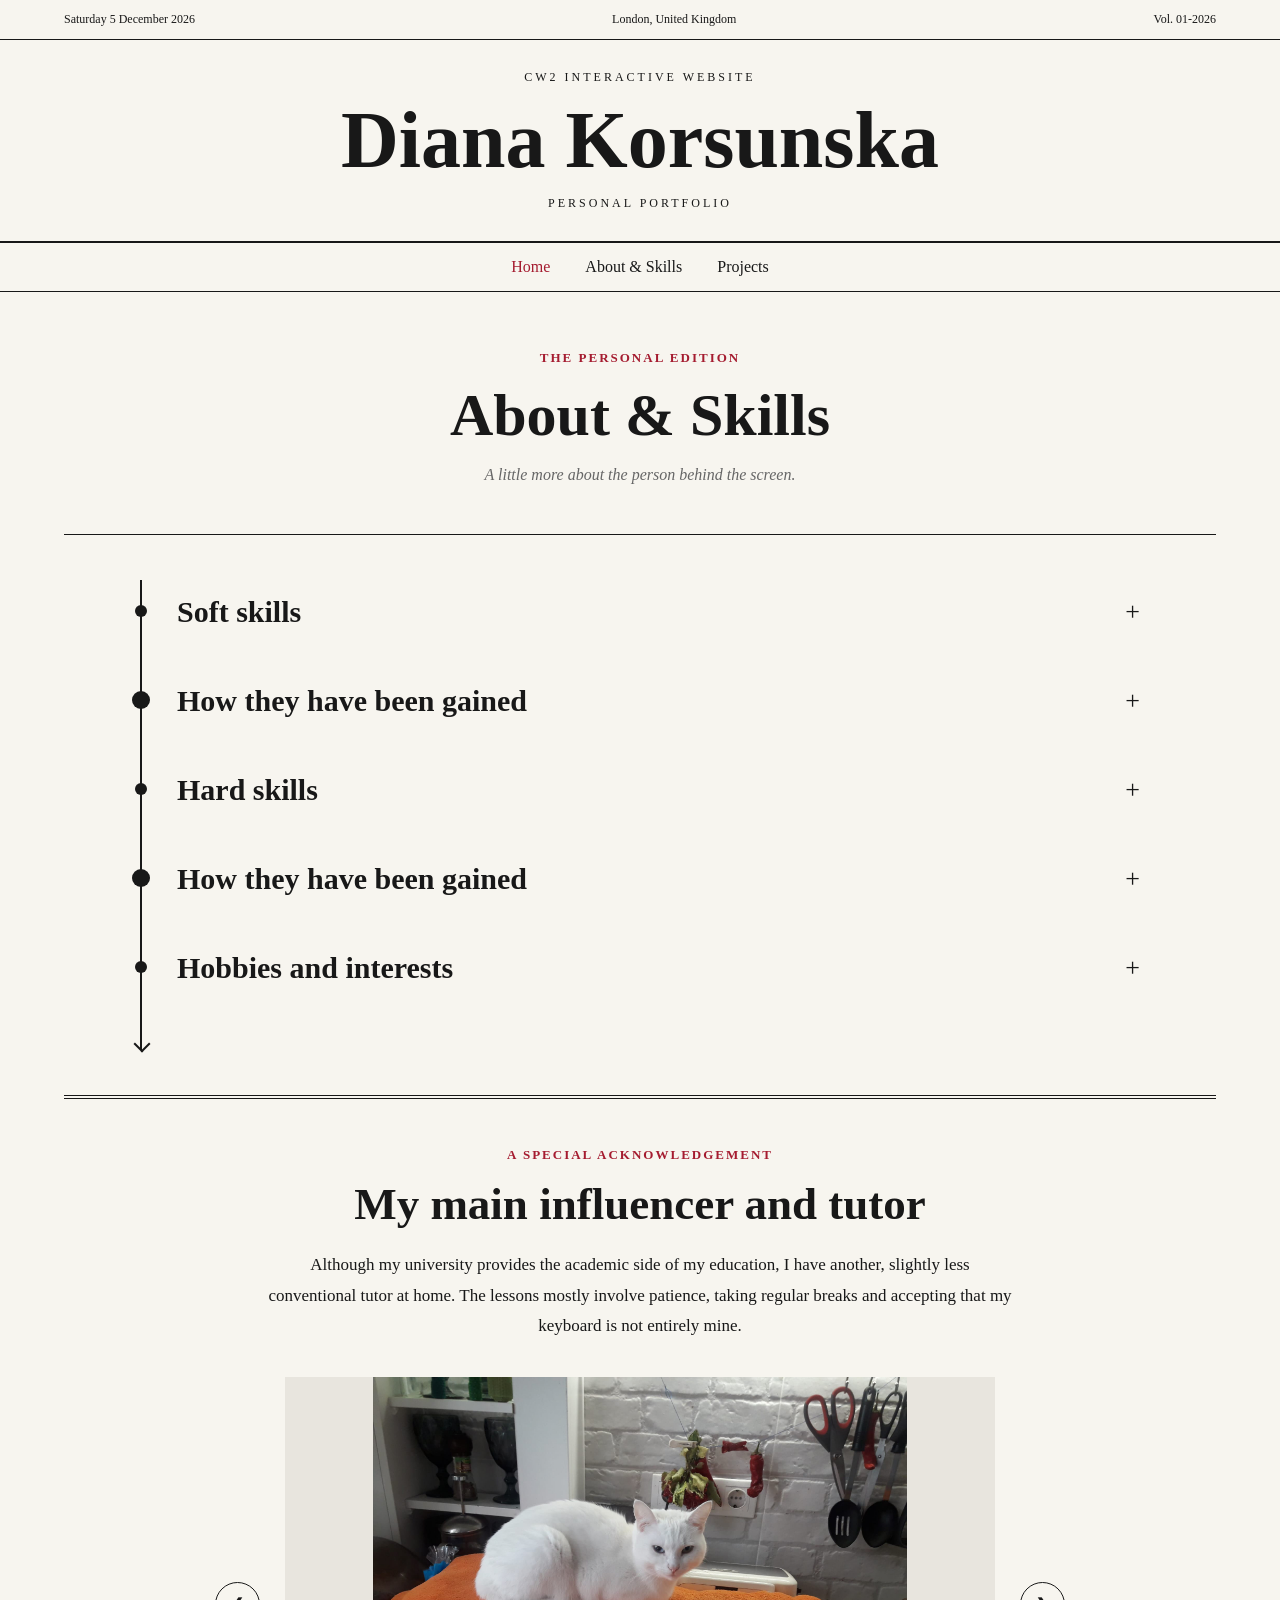
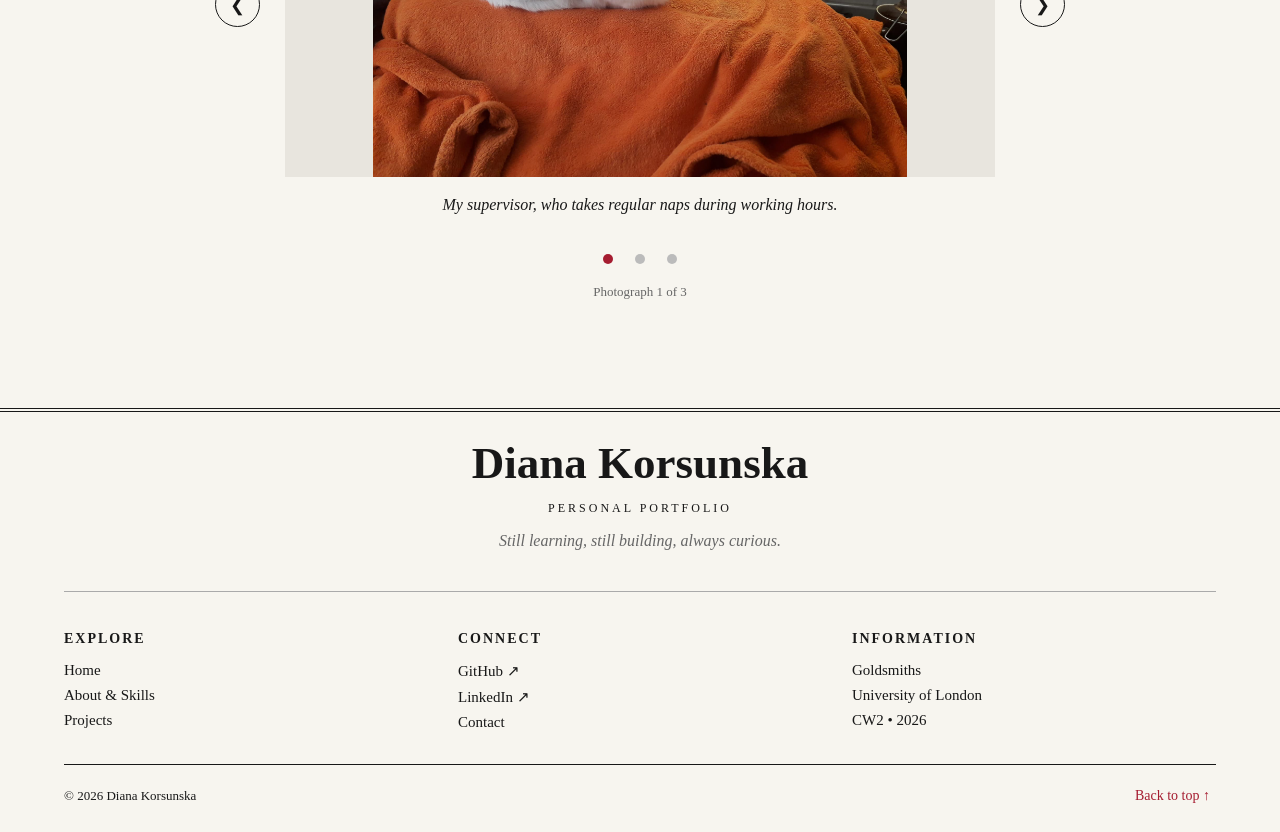
==== about.html @ 497113c7 "Initial portfolio website" ====
<!DOCTYPE html>
<html lang="en">
<head>
    <meta charset="UTF-8">
    <meta name="viewport" content="width=device-width, initial-scale=1.0">
    <title>About & Skills</title>

    <link rel="stylesheet" href="css/style.css">
    <script src="js/script.js" defer></script>
</head>

<body>
    <header>

        <div class="edition-bar">
            <span id="current-date"></span>
            <span>London, United Kingdom</span>
            <span>Vol. 01-2026</span>
        </div>


        <div class="masthead">
            <p>CW2 Interactive website</p>
            <h1>Diana Korsunska</h1>
            <p>Personal Portfolio</p>
        </div>

        <nav class="navigation" aria-label="Main navigation">
            <a href="index.html" aria-current="page">Home</a>
            <a href="about.html">About &amp; Skills</a>
            <a href="projects.html">Projects</a>
        </nav>
    </header>

   <main>
    <section class="about-heading" id="skills">

        <p class="section-label">The Personal Edition</p>

        <h2>About &amp; Skills</h2>

        <p class="section-description">
            A little more about the person behind the screen.
        </p>

    </section>



    <section class="personal-timeline">

    <details class="timeline-item">
        <summary>Soft skills</summary>

        <div class="timeline-content">
            <h3>Beyond technical knowledge</h3>

            <p>
                I enjoy working through problems, particularly
                when the solution isn't immediately obvious.
                I tend to approach tasks logically, paying
                attention to smaller details that can easily
                be overlooked.
            </p>

            <ul>
                <li>Analytical thinking and problem-solving</li>
                <li>Teamwork and collaboration</li>
                <li>Adaptability</li>
                <li>Independent learning</li>
                <li>Time management</li>
            </ul>
        </div>
    </details>


    <details class="timeline-item major-point">
        <summary>How they have been gained</summary>

        <div class="timeline-content">
            <h3>Learning beyond the classroom</h3>

            <p>
                Balancing university with part-time work has
                taught me quite a lot about managing my time.
                Some days go exactly as planned, while others
                require rearranging almost everything.
            </p>

            <p>
                Working on group projects has also made me
                realise how differently people approach the
                same problem. Learning to combine those
                approaches is sometimes more challenging
                than solving the problem itself.
            </p>
        </div>
    </details>


    <details class="timeline-item">
        <summary>Hard skills</summary>

        <div class="timeline-content">
            <h3>My technical background</h3>

            <p>
                My technical interests are currently centred
                around programming, mathematics and the
                possibilities of artificial intelligence.
            </p>

            <ul>
                <li>HTML, CSS and JavaScript</li>
                <li>Python programming</li>
                <li>Git and GitHub</li>
                <li>Mathematical and logical reasoning</li>
                <li>Responsive web design</li>
            </ul>
        </div>
    </details>


    <details class="timeline-item major-point">
        <summary>How they have been gained</summary>

        <div class="timeline-content">
            <h3>Returning to programming</h3>

            <p>
                My first introduction to programming happened
                when I was around ten years old. At the time,
                it was more about curiosity than any particular
                career ambition.
            </p>

            <p>
                Returning to programming several years later
                has been an interesting experience. Some
                concepts feel surprisingly familiar, while
                others make me feel like a complete beginner
                again.
            </p>

            <p>
                University has given me a reason to turn that
                curiosity into something more structured,
                although much of my learning still happens
                through experimenting with my own projects.
            </p>
        </div>
    </details>


    <details class="timeline-item">
        <summary>Hobbies and interests</summary>

        <div class="timeline-content">
            <h3>Life away from the screen</h3>

            <p>
                As much as I enjoy the logical side of
                programming, I also like exploring its
                creative possibilities. Designing websites
                and experimenting with 3D modelling are
                two ways I get to combine those interests.
            </p>

            <p>
                Not everything needs to have an academic
                purpose, though. Sometimes curiosity alone
                is a good enough reason to try something new.
            </p>
        </div>
    </details>

</section>




<section class="cat-section">

    <p class="section-label">A Special Acknowledgement</p>

    <h2>My main influencer and tutor</h2>

    <p class="cat-introduction">
        Although my university provides the academic side
        of my education, I have another, slightly less
        conventional tutor at home. The lessons mostly
        involve patience, taking regular breaks and
        accepting that my keyboard is not entirely mine.
    </p>

    <div class="cat-gallery-wrapper">

        <button class="cat-arrow cat-prev"
                aria-label="Previous photograph">
            &#10094;
        </button>

        <div class="cat-gallery"
             tabindex="0"
             aria-label="Cat photo gallery">

            <figure class="cat-slide">
                <img src="assets/images/Cat1.jpeg"
                     alt="My cat, photograph one">

                <figcaption>
                    My supervisor, who takes regular naps
                    during working hours.
                </figcaption>
            </figure>

            <figure class="cat-slide">
                <img src="assets/images/Cat2.jpeg"
                     alt="My cat, photograph two">

                <figcaption>
                    An expert in keyboard accessibility,
                    particularly when I'm trying to type.
                </figcaption>
            </figure>

            <figure class="cat-slide">
                <img src="assets/images/Cat3.jpeg"
                     alt="My cat, photograph three">

                <figcaption>
                    The reason a five-minute study break
                    rarely lasts five minutes.
                </figcaption>
            </figure>

        </div>

        <button class="cat-arrow cat-next"
                aria-label="Next photograph">
            &#10095;
        </button>

    </div>

    <div class="cat-dots">
        <button class="cat-dot active"
                aria-label="Show photograph one"
                aria-current="true"></button>

        <button class="cat-dot"
                aria-label="Show photograph two"></button>

        <button class="cat-dot"
                aria-label="Show photograph three"></button>
    </div>

    <p id="cat-counter" aria-live="polite">
        Photograph 1 of 3
    </p>

</section>



</main>

   <footer class="site-footer">

    <div class="footer-heading">
        <h2>Diana Korsunska</h2>
        <p class="footer-subtitle">Personal Portfolio</p>
        <p class="footer-quote">
            Still learning, still building, always curious.
        </p>
    </div>

    <div class="footer-grid">

        <div class="footer-column">
            <h3>Explore</h3>
            <a href="index.html">Home</a>
            <a href="about.html">About &amp; Skills</a>
            <a href="projects.html">Projects</a>
        </div>

        <div class="footer-column">
            <h3>Connect</h3>

            <a href="https://github.com/"
               target="_blank" rel="noopener noreferrer">
                GitHub &#8599;
            </a>

            <a href="https://www.linkedin.com/"
               target="_blank" rel="noopener noreferrer">
                LinkedIn &#8599;
            </a>

            <a href="projects.html#contact">Contact</a>
        </div>

        <div class="footer-column">
            <h3>Information</h3>
            <p>Goldsmiths</p>
            <p>University of London</p>
            <p>CW2 &bull; 2026</p>
        </div>

    </div>

    <div class="footer-bottom">

        <p>
            &copy; <span id="footer-year"></span>
            Diana Korsunska
        </p>

        <button id="back-to-top">
            Back to top &uarr;
        </button>

    </div>

</footer>


</body>
</html>
---- css/style.css ----
* {
    box-sizing: border-box;
}

body {
    margin: 0;
    background-color: #F7F5EF;
    color: #181818;
    font-family: Georgia, serif;
}

.masthead {
    text-align: center;
    padding: 25px 20px;
}

.masthead h1 {
    font-size: clamp(40px, 7vw, 80px);
    margin: 10px 0;
}

.masthead p {
    font-size: 12px;
    text-transform: uppercase;
    letter-spacing: 3px;
    margin: 5px 0;
}

.navigation {
    display: flex;
    justify-content: center;
    flex-wrap: wrap;
    gap: 35px;
    padding: 15px;
    border-top: 2px solid #181818;
    border-bottom: 1px solid #181818;
}

.navigation a {
    color: #181818;
    text-decoration: none;
    font-size: 16px;
}

.navigation a:hover,
.navigation a[aria-current="page"] {
    color: #A51C30;
}

.edition-bar {
    display: flex;
    justify-content: space-between;
    align-items: center;
    flex-wrap: wrap;
    gap: 10px;
    padding: 12px 5%;
    border-bottom: 1px solid #181818;
    font-size: 12px;

}









main {
    max-width: 1400px;
    margin: 0 auto;
    padding: 30px 5%;
}

.section-label {
    color: #A51C30;
    text-transform: uppercase;
    letter-spacing: 2px;
    font-size: 13px;
    font-weight: bold;
}

.intro-grid {
    display: grid;
    grid-template-columns: 1fr 1.2fr;
    gap: 30px;
    align-items: start;
}

.intro-image img {
    width: 100%;
    height: auto;
    object-fit: cover;
    display: block;
}

.intro-text {
    border-left: 1px solid #AAAAAA;
    padding-left: 30px;
}

.intro-text h2 {
    font-size: clamp(28px, 3.5vw, 48px);
    margin-top: 0;
    line-height: 1.1;
}

.intro-text p {
    font-size: 18px;
    line-height: 1.7;
}

.read-more {
    color: #A51C30;
    text-decoration: none;
    font-weight: bold;
}

.read-more:hover {
    text-decoration: underline;
}

.introduction {
    border-bottom: 1px solid #181818;
    padding-bottom: 30px;
}

@media (max-width: 700px) {
    .intro-grid {
        grid-template-columns: 1fr;
    }

    .intro-text {
        border-left: none;
        padding-left: 0;
    }

    .intro-image img {
        height: 300px;
    }
}




.featured-projects {
    padding: 25px 0 35px;
    border-bottom: 1px solid #181818;
}

.featured-projects h2 {
    font-size: clamp(28px, 4vw, 42px);
    margin: 10px 0;
}

.section-description {
    font-style: italic;
    color: #666666;
    margin-bottom: 25px;
}

.projects-grid {
    display: grid;
    grid-template-columns: repeat(2, 1fr);
    gap: 30px;
}

.project-card img {
    width: 100%;
    height: 250px;
    object-fit: cover;
    display: block;
}

.project-card h3 {
    font-size: 28px;
    margin: 10px 0;
}

.project-card p {
    line-height: 1.6;
}

.project-card:not(:last-child) {
    border-right: 1px solid #AAAAAA;
    padding-right: 30px;
}



/*responsive design */

@media (max-width: 700px) {
    .projects-grid {
        grid-template-columns: 1fr;
    }

    .project-card:not(:last-child) {
        border-right: none;
        padding-right: 0;
        border-bottom: 1px solid #AAAAAA;
        padding-bottom: 25px;
    }
}



.skills-preview {
    padding: 25px 0 35px;
    border-bottom: 1px solid #181818;
}

.skills-preview h2 {
    font-size: clamp(28px, 4vw, 42px);
    margin: 10px 0;
}

.skill-filters {
    display: flex;
    flex-wrap: wrap;
    gap: 10px;
    margin: 25px 0;
}

.filter-button {
    background: transparent;
    border: 1px solid #181818;
    padding: 10px 20px;
    font-family: inherit;
    font-size: 15px;
    cursor: pointer;
    transition: background-color 0.2s, color 0.2s;
}

.filter-button:hover,
.filter-button.active {
    background-color: #181818;
    color: #FFFFFF;
}

.filter-button:focus-visible {
    outline: 2px solid #A51C30;
    outline-offset: 4px;
}

.skills-grid {
    display: grid;
    grid-template-columns: repeat(4, 1fr);
    gap: 20px;
    margin-bottom: 30px;
}

.skill-card {
    border-top: 1px solid #AAAAAA;
    padding: 15px 0;
}

.skill-card h3 {
    font-size: 22px;
    margin: 0 0 10px;
}

.skill-card p {
    color: #666666;
    font-size: 15px;
    line-height: 1.5;
}

.skill-card[hidden] {
    display: none;
}

@media (max-width: 900px) {
    .skills-grid {
        grid-template-columns: repeat(2, 1fr);
    }
}

@media (max-width: 450px) {
    .skills-grid {
        grid-template-columns: 1fr;
    }
}






.site-footer {
    max-width: 1400px;
    margin: 30px auto 0;
    padding: 25px 5% 15px;
    border-top: 4px double #181818;
}

.footer-heading {
    text-align: center;
    padding-bottom: 25px;
    border-bottom: 1px solid #AAAAAA;
}

.footer-heading h2 {
    font-size: clamp(28px, 4vw, 45px);
    margin: 0 0 10px;
}

.footer-subtitle {
    text-transform: uppercase;
    letter-spacing: 3px;
    font-size: 12px;
}

.footer-quote {
    font-style: italic;
    color: #666666;
}

.footer-grid {
    display: grid;
    grid-template-columns: repeat(3, 1fr);
    gap: 30px;
    padding: 25px 0;
}

.footer-column h3 {
    font-size: 14px;
    text-transform: uppercase;
    letter-spacing: 2px;
    margin-bottom: 15px;
}

.footer-column a,
.footer-column p {
    display: block;
    font-size: 15px;
    margin: 8px 0;
    color: #181818;
    text-decoration: none;
}

.footer-column a:hover {
    color: #A51C30;
    text-decoration: underline;
}

.footer-bottom {
    display: flex;
    justify-content: space-between;
    align-items: center;
    flex-wrap: wrap;
    gap: 10px;
    border-top: 1px solid #181818;
    padding-top: 10px;
    font-size: 13px;
}

#back-to-top {
    background: none;
    border: none;
    color: #A51C30;
    font-family: inherit;
    font-size: 14px;
    cursor: pointer;
}

#back-to-top:hover {
    text-decoration: underline;
}

@media (max-width: 600px) {
    .footer-grid {
        grid-template-columns: 1fr;
        gap: 15px;
        text-align: center;
    }

    .footer-bottom {
        justify-content: center;
    }
}


/*second page */

.about-heading {
    text-align: center;
    padding: 15px 0 25px;
    border-bottom: 1px solid #181818;
}

.about-heading h2 {
    font-size: clamp(35px, 5vw, 60px);
    margin: 15px 0;
}


.personal-timeline {
    position: relative;
    max-width: 1000px;
    margin: 45px auto;
    padding: 0 0 25px 35px;
    border-left: 2px solid #181818;
}

.personal-timeline::after {
    content: "";
    position: absolute;
    bottom: 0;
    left: -6px;
    width: 10px;
    height: 10px;
    border-right: 2px solid #181818;
    border-bottom: 2px solid #181818;
    transform: rotate(45deg);
}

.timeline-item {
    position: relative;
    padding: 15px 0;
    margin-bottom: 25px;
}

.timeline-item::before {
    content: "";
    position: absolute;
    left: -42px;
    top: 25px;
    width: 12px;
    height: 12px;
    border-radius: 50%;
    background-color: #181818;
    transition: background-color 0.3s;
}

.major-point::before {
    width: 18px;
    height: 18px;
    left: -45px;
    top: 22px;
}

.timeline-item[open]::before {
    background-color: #A51C30;
}




.timeline-item summary {
    font-size: clamp(20px, 3vw, 30px);
    font-weight: bold;
    cursor: pointer;
    list-style: none;

    display: flex;
    justify-content: space-between;
    align-items: center;
    gap: 15px;
}

.timeline-item summary::-webkit-details-marker {
    display: none;
}

.timeline-item summary::after {
    content: "+";
    font-size: 26px;
    font-weight: normal;
}

.timeline-item[open] summary::after {
    content: "−";
}

.timeline-item summary:hover,
.timeline-item[open] summary {
    color: #A51C30;
}

.timeline-item summary:focus-visible {
    outline: 2px solid #A51C30;
    outline-offset: 6px;
}

.timeline-content {
    padding: 15px 0 10px;
    max-width: 850px;
}

.timeline-content h3 {
    font-size: 23px;
    font-style: italic;
}

.timeline-content p,
.timeline-content li {
    font-size: 17px;
    line-height: 1.8;
}


.timeline-item[open] .timeline-content {
    animation: reveal-content 0.4s ease;
}

@keyframes reveal-content {
    from {
        opacity: 0;
        transform: translateY(-8px);
    }

    to {
        opacity: 1;
        transform: translateY(0);
    }
}

@media (prefers-reduced-motion: reduce) {
    .timeline-item[open] .timeline-content {
        animation: none;
    }
}

.cat-section {
    text-align: center;
    border-top: 4px double #181818;
    padding: 35px 0;
}

.cat-section h2 {
    font-size: clamp(28px, 4vw, 45px);
    margin: 15px 0;
}

.cat-introduction {
    max-width: 750px;
    margin: 20px auto 35px;
    font-size: 17px;
    line-height: 1.8;
}

.cat-gallery-wrapper {
    display: flex;
    align-items: center;
    justify-content: center;
    gap: 25px;
    max-width: 850px;
    margin: 0 auto;
}

.cat-gallery {
    display: flex;
    flex: 1;
    min-width: 0;
    overflow-x: auto;
    scroll-snap-type: x mandatory;
    scrollbar-width: none;
}

.cat-gallery::-webkit-scrollbar {
    display: none;
}

.cat-slide {
    flex: 0 0 100%;
    scroll-snap-align: start;
    margin: 0;
}

.cat-slide img {
    display: block;
    width: 100%;
    height: 400px;
    object-fit: contain;
    background-color: #E8E5DE;
}

.cat-slide figcaption {
    padding: 15px 10px;
    font-style: italic;
    font-size: 16px;
    line-height: 1.6;
}


.cat-arrow {
    flex-shrink: 0;
    width: 45px;
    height: 45px;
    border: 1px solid #181818;
    border-radius: 50%;
    background: transparent;
    color: #181818;
    font-size: 18px;
    cursor: pointer;
    transition: background-color 0.2s, color 0.2s;
}

.cat-arrow:hover {
    background-color: #181818;
    color: #FFFFFF;
}

.cat-dots {
    display: flex;
    justify-content: center;
    gap: 8px;
    margin-top: 15px;
}

.cat-dot {
    position: relative;
    width: 24px;
    height: 24px;
    padding: 0;
    border: none;
    background: transparent;
    cursor: pointer;
}

.cat-dot::before {
    content: "";
    position: absolute;
    inset: 7px;
    border-radius: 50%;
    background-color: #BBBBBB;
}

.cat-dot.active::before {
    background-color: #A51C30;
}

#cat-counter {
    font-size: 13px;
    color: #666666;
}

.cat-gallery:focus-visible,
.cat-arrow:focus-visible,
.cat-dot:focus-visible {
    outline: 2px solid #A51C30;
    outline-offset: 4px;
}

@media (max-width: 600px) {
    .cat-gallery-wrapper {
        gap: 8px;
    }

    .cat-arrow {
        width: 32px;
        height: 32px;
        font-size: 14px;
    }

    .cat-slide img {
        height: 280px;
    }
}




/*3*/

.projects-heading {
    text-align: center;
    padding: 25px 0 35px;
    border-bottom: 4px double #181818;
}

.projects-edition {
    display: flex;
    justify-content: space-between;
    gap: 15px;
    border-bottom: 1px solid #181818;
    padding-bottom: 12px;
    margin-bottom: 30px;
    font-size: 12px;
    text-transform: uppercase;
    letter-spacing: 1px;
}

.projects-heading h2 {
    font-size: clamp(35px, 6vw, 65px);
    margin: 15px 0;
    line-height: 1.1;
}

.projects-subtitle {
    font-size: 19px;
    font-style: italic;
    margin-bottom: 25px;
}

.projects-introduction {
    max-width: 750px;
    margin: 0 auto;
    font-size: 17px;
    line-height: 1.8;
}

.project-statistics {
    display: flex;
    justify-content: center;
    margin: 35px auto 0;
    max-width: 650px;
}

.project-stat {
    flex: 1;
    display: flex;
    flex-direction: column;
    gap: 8px;
    padding: 10px 15px;
}

.project-stat:not(:last-child) {
    border-right: 1px solid #BBBBBB;
}

.project-stat strong {
    font-size: 38px;
    color: #A51C30;
}

.project-stat span {
    font-size: 13px;
    text-transform: uppercase;
    letter-spacing: 1px;
}

@media (max-width: 600px) {

    .projects-edition {
        font-size: 10px;
    }

    .projects-subtitle {
        font-size: 16px;
    }

    .projects-introduction {
        font-size: 15px;
    }

    .project-stat {
        padding: 8px;
    }

    .project-stat strong {
        font-size: 28px;
    }

    .project-stat span {
        font-size: 10px;
        letter-spacing: 0;
    }
}





.project-article {
    padding: 35px 0;
    border-bottom: 4px double #181818;
    scroll-margin-top: 25px;
}

.project-edition {
    display: flex;
    justify-content: space-between;
    align-items: center;
    gap: 15px;
    border-bottom: 1px solid #181818;
    padding-bottom: 12px;
    margin-bottom: 25px;
    font-size: 12px;
    text-transform: uppercase;
    letter-spacing: 1px;
    color: #A51C30;
}

.project-status {
    font-size: 12px;
    text-transform: none;
    letter-spacing: 0;
}

.project-status.completed {
    color: #416B48;
}

.project-status.in-progress {
    color: #926B24;
}

.project-layout {
    display: grid;
    grid-template-columns: 1fr 1fr;
    align-items: start;
    gap: 35px;
}

.project-figure {
    margin: 0;
}

.project-figure img {
    display: block;
    width: 100%;
    height: auto;
    border: 1px solid #BBBBBB;
}

.project-figure figcaption {
    font-size: 13px;
    font-style: italic;
    color: #666666;
    margin-top: 10px;
}

.project-description h2 {
    font-size: clamp(26px, 3.5vw, 42px);
    line-height: 1.15;
    margin: 0 0 15px;
}

.project-description p {
    font-size: 16px;
    line-height: 1.8;
}

.project-subtitle {
    font-style: italic;
    color: #666666;
}

.project-technologies {
    display: flex;
    flex-wrap: wrap;
    gap: 8px;
    margin-top: 25px;
}

.project-technologies span {
    border: 1px solid #BBBBBB;
    padding: 6px 12px;
    font-size: 12px;
    letter-spacing: 0.5px;
}



@media (max-width: 750px) {

    .project-layout {
        grid-template-columns: 1fr;
        gap: 20px;
    }

    .project-edition {
        font-size: 10px;
    }

    .project-description p {
        font-size: 15px;
    }

    .project-article {
        padding: 25px 0;
    }
}




.development-journal {
    margin-top: 40px;
}

.development-journal h3 {
    font-size: clamp(24px, 3vw, 34px);
    margin: 10px 0;
}

.journal-introduction {
    font-style: italic;
    color: #666666;
    margin-bottom: 25px;
}

.journal-entry {
    border-top: 1px solid #BBBBBB;
}

.journal-entry:last-child {
    border-bottom: 1px solid #BBBBBB;
}

.journal-entry summary {
    display: flex;
    align-items: center;
    gap: 15px;
    padding: 18px 5px;
    font-size: 18px;
    font-weight: bold;
    cursor: pointer;
    list-style: none;
    transition: color 0.2s ease;
}

.journal-entry summary::-webkit-details-marker {
    display: none;
}

.journal-number {
    color: #A51C30;
    font-size: 14px;
    font-weight: normal;
}

.journal-entry summary::after {
    content: "+";
    margin-left: auto;
    color: #A51C30;
    font-size: 24px;
    font-weight: normal;
}

.journal-entry[open] summary::after {
    content: "−";
}

.journal-entry summary:hover {
    color: #A51C30;
}

.journal-entry summary:focus-visible {
    outline: 2px solid #A51C30;
    outline-offset: 4px;
}

.journal-content {
    max-width: 850px;
    padding: 0 20px 20px 35px;
    font-size: 16px;
    line-height: 1.8;
}


.journal-entry[open] .journal-content {
    animation: journalReveal 0.35s ease-out;
}

@keyframes journalReveal {

    from {
        opacity: 0;
        transform: translateY(-8px);
    }

    to {
        opacity: 1;
        transform: translateY(0);
    }
}

@media (prefers-reduced-motion: reduce) {

    .journal-content {
        animation: none !important;
    }

    .journal-entry summary {
        transition: none;
    }
}



.project-links {
    display: flex;
    justify-content: center;
    flex-wrap: wrap;
    gap: 15px;
    margin-top: 30px;
}

.project-links a {
    display: inline-block;
    padding: 12px 22px;
    border: 1px solid #181818;
    color: #181818;
    text-decoration: none;
    font-size: 14px;
    transition: background-color 0.2s ease,
                color 0.2s ease;
}

.project-links a:hover {
    background-color: #181818;
    color: #F7F5EF;
}

.project-links a:focus-visible {
    outline: 2px solid #A51C30;
    outline-offset: 4px;
}




.project-placeholder {
    aspect-ratio: 4 / 3;
    display: flex;
    flex-direction: column;
    align-items: center;
    justify-content: center;
    gap: 12px;
    background-color: #EAE7DF;
    border: 1px dashed #999999;
    text-align: center;
    padding: 20px;
    box-sizing: border-box;
    color: #666666;
}

.placeholder-symbol {
    font-size: 55px;
    line-height: 1;
}

.project-placeholder strong {
    font-size: 24px;
    font-weight: normal;
}

.project-placeholder span:last-child {
    font-size: 12px;
    text-transform: uppercase;
    letter-spacing: 2px;
}



.project-update {
    text-align: center;
    font-size: 14px;
    font-style: italic;
    color: #666666;
    margin: 30px 0 0;
}


body.paw-active {
    cursor: url("../assets/images/paw.svg") 16 16,
            crosshair;
}

.paw-print {
    position: absolute;
    pointer-events: none;
    user-select: none;
    z-index: 100;
    opacity: 0.65;
    animation: pawAppear 0.25s ease-out;
}

@keyframes pawAppear {
    from {
        opacity: 0;
        scale: 0.4;
    }

    to {
        opacity: 0.65;
        scale: 1;
    }
}

@media (prefers-reduced-motion: reduce) {
    .paw-print {
        animation: none;
    }

    .paw-controls button {
        transition: none;
    }
}



.fishing-section {
    text-align: center;
    padding: 45px 15px;
    border-bottom: 4px double #181818;
}

.fishing-section h2 {
    font-size: clamp(28px, 4vw, 45px);
    margin: 15px 0;
}

.fishing-subtitle {
    font-style: italic;
    color: #666666;
    margin-bottom: 30px;
}

.fishing-statistics {
    display: grid;
    grid-template-columns: repeat(3, 1fr);
    border-top: 4px double #181818;
    border-bottom: 1px solid #181818;
    padding: 20px 0;
    margin-bottom: 20px;
}

.fishing-stat {
    display: flex;
    flex-direction: column;
    gap: 8px;
}

.fishing-stat:not(:last-child) {
    border-right: 1px solid #BBBBBB;
}

.fishing-stat span {
    font-size: 12px;
    text-transform: uppercase;
    letter-spacing: 1px;
}

.fishing-stat strong {
    font-size: clamp(24px, 4vw, 40px);
    font-weight: normal;
    font-variant-numeric: tabular-nums;
}

.fishing-pond {
    position: relative;
    width: 100%;
    height: 350px;
    overflow: hidden;
    background-color: #E1E9E5;
    border: 1px solid #81958B;
    box-sizing: border-box;
}

#fish-message {
    position: absolute;
    top: 50%;
    left: 50%;
    transform: translate(-50%, -50%);
    width: 90%;
    margin: 0;
    font-style: italic;
    color: #405E53;
    pointer-events: none;
}

.fishing-controls {
    margin-top: 20px;
}

#fish-start {
    background-color: #181818;
    color: #F7F5EF;
    border: 1px solid #181818;
    padding: 12px 30px;
    font-family: inherit;
    font-size: 15px;
    cursor: pointer;
    transition: background-color 0.2s ease;
}

#fish-start:hover {
    background-color: #A51C30;
}

#fish-start:disabled {
    opacity: 0.5;
    cursor: not-allowed;
}

#fish-start:focus-visible {
    outline: 2px solid #A51C30;
    outline-offset: 4px;
}

.fishing-instructions {
    font-size: 13px;
    color: #666666;
    margin-top: 15px;
}

@media (max-width: 600px) {

    .fishing-pond {
        height: 280px;
    }

    .fishing-stat span {
        font-size: 10px;
        letter-spacing: 0.5px;
    }
}



.fish {
    position: absolute;
    width: 70px;
    height: 45px;
    padding: 0;
    border: none;
    background: transparent;
    cursor: pointer;

    transition: left 1.5s linear,
                top 1.5s linear;
}

.fish img {
    display: block;
    width: 100%;
    height: 100%;
    object-fit: contain;
    pointer-events: none;
    user-select: none;
}

.fish:hover img {
    filter: brightness(1.15);
}

.fish:focus-visible {
    outline: 2px dashed #A51C30;
    outline-offset: 3px;
}

@media (prefers-reduced-motion: reduce) {
    .fish {
        transition: none;
    }
}


.fishing-paw {
    position: absolute;
    width: 55px;
    height: 55px;
    transform: translate(-50%, -50%);
    pointer-events: none;
    z-index: 5;
    animation: fishingStamp 0.6s ease-out forwards;
}

@keyframes fishingStamp {

    0% {
        opacity: 0;
        scale: 0.5;
    }

    25% {
        opacity: 0.9;
        scale: 1;
    }

    100% {
        opacity: 0;
        scale: 1.3;
    }
}

.fishing-pond .fish {
    cursor: url("../assets/images/paw1.png") 16 16,
            crosshair;
}

@media (prefers-reduced-motion: reduce) {

    .fishing-paw {
        animation: none;
        opacity: 0.8;
    }

    .fish {
        transition: none;
    }
}
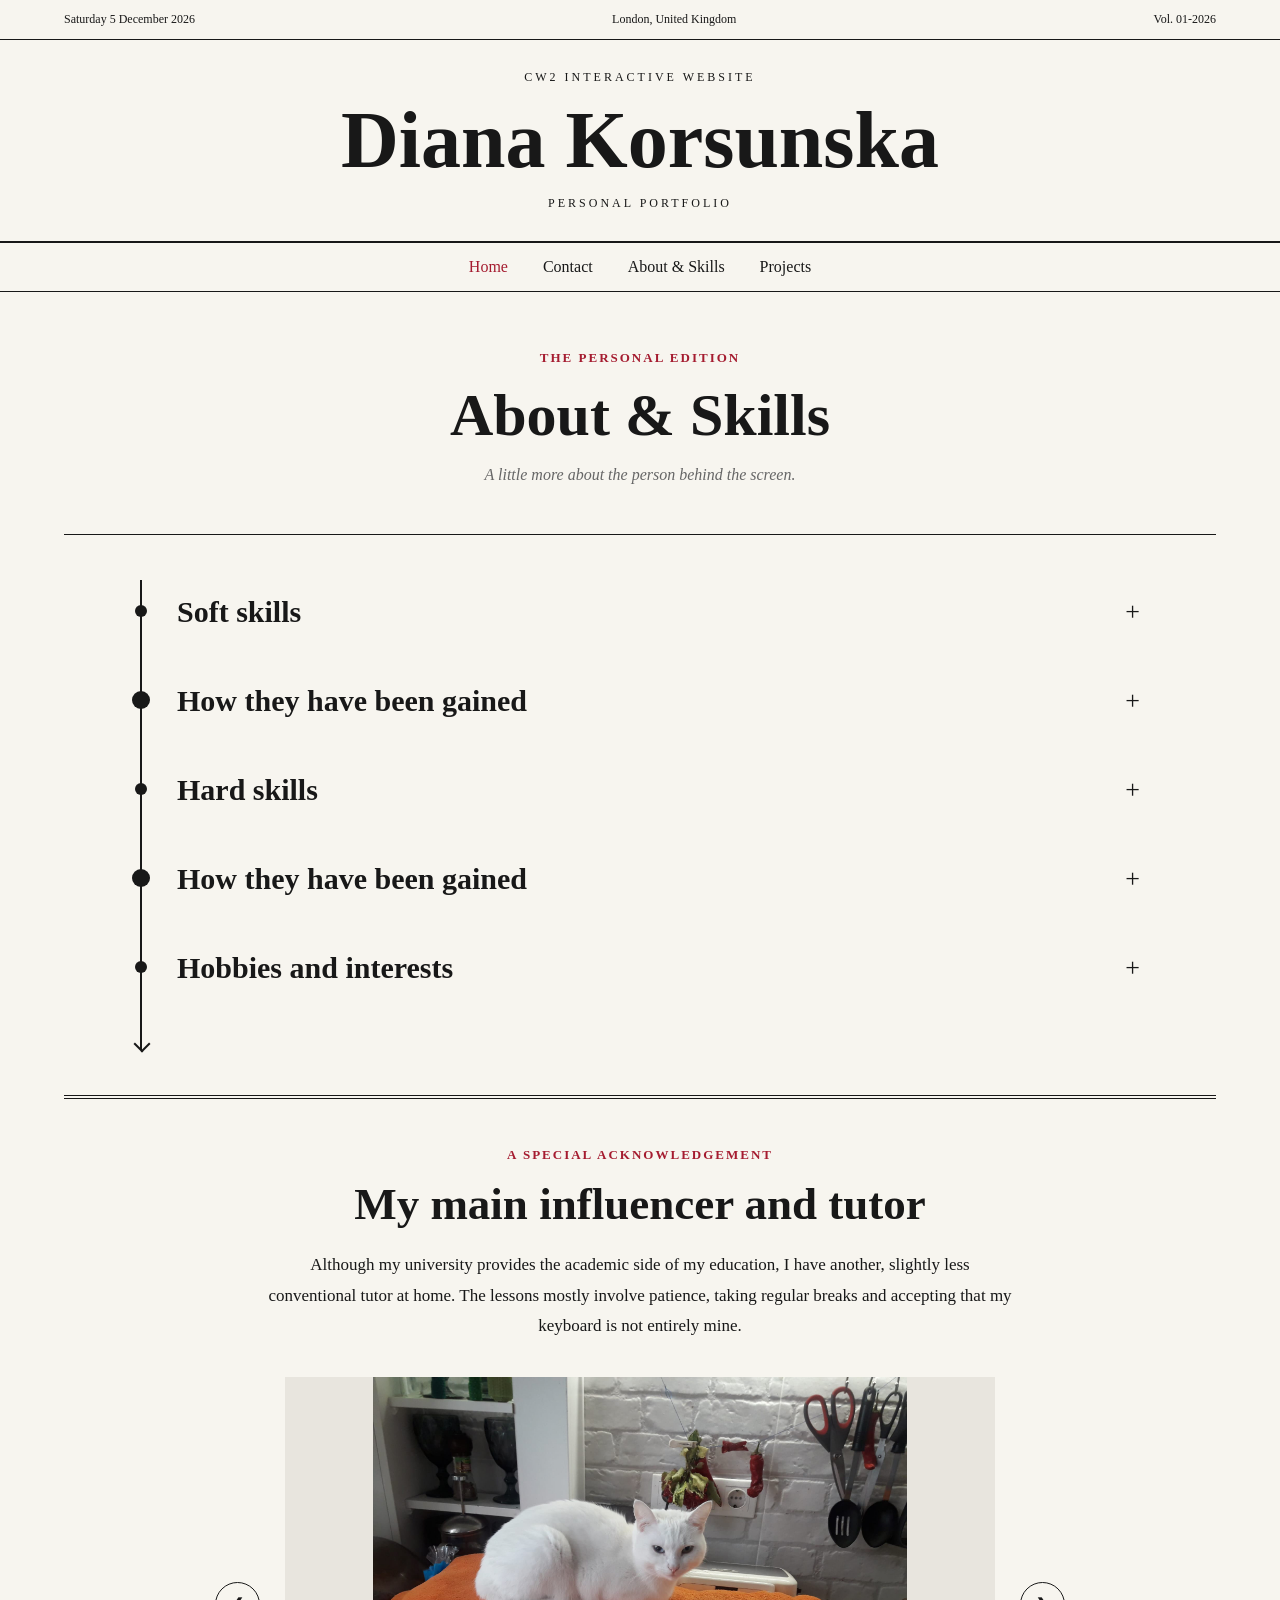
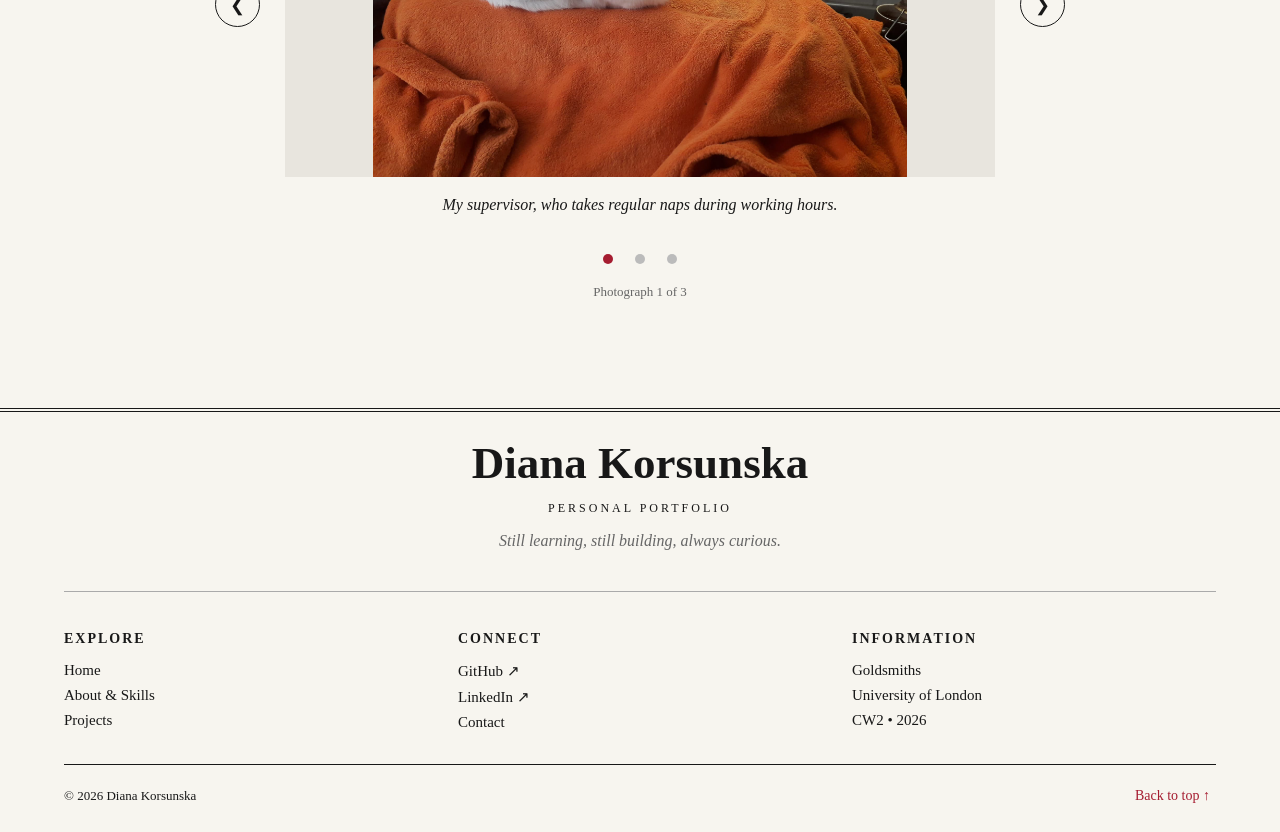
==== commit 2888242c: "Updated portfolio" ====
--- a/about.html
+++ b/about.html
@@ -27,6 +27,7 @@
 
         <nav class="navigation" aria-label="Main navigation">
             <a href="index.html" aria-current="page">Home</a>
+            <a href="contact.html">Contact</a>
             <a href="about.html">About &amp; Skills</a>
             <a href="projects.html">Projects</a>
         </nav>
--- a/css/style.css
+++ b/css/style.css
@@ -1278,20 +1278,3 @@
         scale: 1.3;
     }
 }
-
-.fishing-pond .fish {
-    cursor: url("../assets/images/paw1.png") 16 16,
-            crosshair;
-}
-
-@media (prefers-reduced-motion: reduce) {
-
-    .fishing-paw {
-        animation: none;
-        opacity: 0.8;
-    }
-
-    .fish {
-        transition: none;
-    }
-}
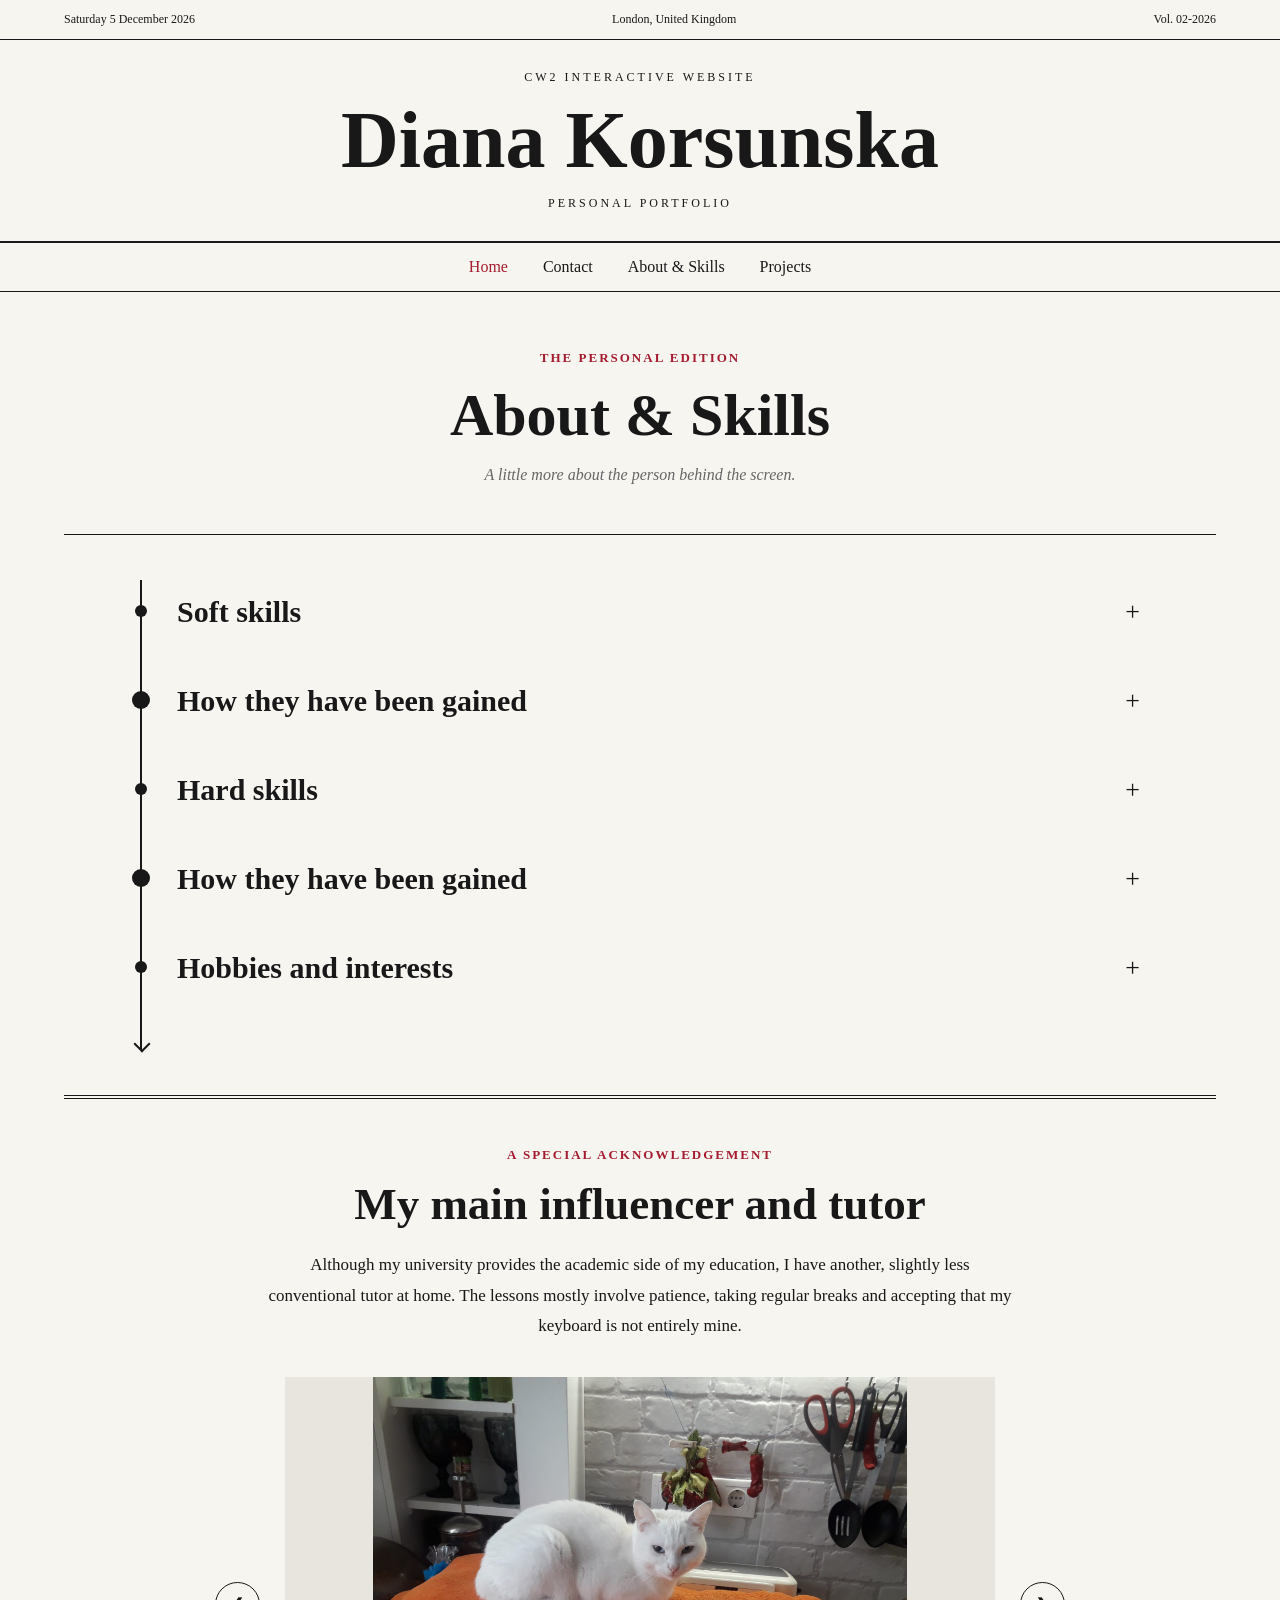
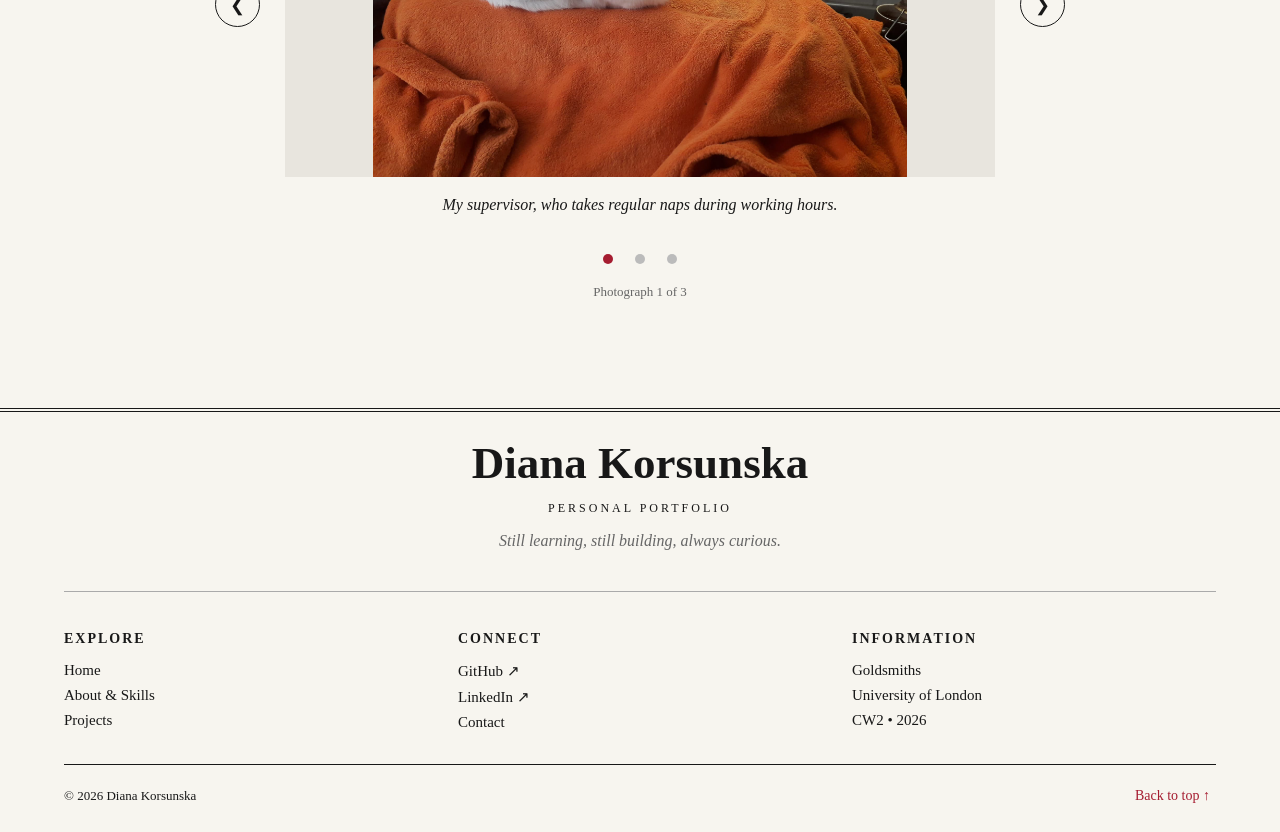
==== commit 563e5860: "updated portfolio" ====
--- a/about.html
+++ b/about.html
@@ -15,7 +15,7 @@
         <div class="edition-bar">
             <span id="current-date"></span>
             <span>London, United Kingdom</span>
-            <span>Vol. 01-2026</span>
+            <span>Vol. 02-2026</span>
         </div>
 
 
@@ -298,7 +298,7 @@
                 LinkedIn &#8599;
             </a>
 
-            <a href="projects.html#contact">Contact</a>
+            <a href="contact.html">Contact</a>
         </div>
 
         <div class="footer-column">
--- a/css/style.css
+++ b/css/style.css
@@ -742,9 +742,6 @@
         font-size: 16px;
     }
 
-    .projects-introduction {
-        font-size: 15px;
-    }
 
     .project-stat {
         padding: 8px;
@@ -1055,226 +1052,235 @@
     margin: 30px 0 0;
 }
 
-
-body.paw-active {
-    cursor: url("../assets/images/paw.svg") 16 16,
-            crosshair;
+/*cat*/
+.supervisor-section {
+    text-align: center;
+    padding: 40px 0;
+}
+
+.supervisor-section h2 {
+    font-size: clamp(28px, 4vw, 45px);
+    margin: 15px 0;
+}
+
+.supervisor-section p {
+    max-width: 750px;
+    margin: 15px auto;
+    line-height: 1.8;
+}
+
+.supervisor-subtitle {
+    font-style: italic;
+    color: #666666;
 }
 
 .paw-print {
     position: absolute;
+    width: 50px;
+    height: 50px;
+    display: block;
+    visibility: visible;
     pointer-events: none;
     user-select: none;
-    z-index: 100;
+    z-index: 9999;
     opacity: 0.65;
-    animation: pawAppear 0.25s ease-out;
-}
-
-@keyframes pawAppear {
-    from {
-        opacity: 0;
-        scale: 0.4;
-    }
-
-    to {
-        opacity: 0.65;
-        scale: 1;
-    }
-}
-
-@media (prefers-reduced-motion: reduce) {
-    .paw-print {
-        animation: none;
-    }
-
-    .paw-controls button {
-        transition: none;
-    }
-}
-
-
-
-.fishing-section {
-    text-align: center;
-    padding: 45px 15px;
-    border-bottom: 4px double #181818;
-}
-
-.fishing-section h2 {
-    font-size: clamp(28px, 4vw, 45px);
-    margin: 15px 0;
-}
-
-.fishing-subtitle {
-    font-style: italic;
-    color: #666666;
-    margin-bottom: 30px;
-}
-
-.fishing-statistics {
-    display: grid;
-    grid-template-columns: repeat(3, 1fr);
-    border-top: 4px double #181818;
-    border-bottom: 1px solid #181818;
-    padding: 20px 0;
-    margin-bottom: 20px;
-}
-
-.fishing-stat {
-    display: flex;
-    flex-direction: column;
-    gap: 8px;
-}
-
-.fishing-stat:not(:last-child) {
-    border-right: 1px solid #BBBBBB;
-}
-
-.fishing-stat span {
-    font-size: 12px;
-    text-transform: uppercase;
-    letter-spacing: 1px;
-}
-
-.fishing-stat strong {
-    font-size: clamp(24px, 4vw, 40px);
-    font-weight: normal;
-    font-variant-numeric: tabular-nums;
-}
-
-.fishing-pond {
-    position: relative;
-    width: 100%;
-    height: 350px;
-    overflow: hidden;
-    background-color: #E1E9E5;
-    border: 1px solid #81958B;
-    box-sizing: border-box;
-}
-
-#fish-message {
-    position: absolute;
-    top: 50%;
-    left: 50%;
-    transform: translate(-50%, -50%);
-    width: 90%;
-    margin: 0;
-    font-style: italic;
-    color: #405E53;
-    pointer-events: none;
-}
-
-.fishing-controls {
-    margin-top: 20px;
-}
-
-#fish-start {
-    background-color: #181818;
-    color: #F7F5EF;
+    object-fit: contain;
+    border: none;
+}
+.paw-controls {
+    display: flex;
+    justify-content: center;
+    flex-wrap: wrap;
+    gap: 15px;
+    margin: 25px 0;
+}
+
+.paw-controls button {
+    display: flex;
+    align-items: center;
+    justify-content: center;
+    gap: 10px;
+    padding: 12px 20px;
+    background: transparent;
     border: 1px solid #181818;
-    padding: 12px 30px;
+    color: #181818;
     font-family: inherit;
     font-size: 15px;
     cursor: pointer;
-    transition: background-color 0.2s ease;
-}
-
-#fish-start:hover {
-    background-color: #A51C30;
-}
-
-#fish-start:disabled {
-    opacity: 0.5;
-    cursor: not-allowed;
-}
-
-#fish-start:focus-visible {
+    transition: background-color 0.2s;
+}
+
+#paw-toggle img {
+    width: 30px;
+    height: 30px;
+    object-fit: contain;
+}
+
+.paw-controls button:hover {
+    background-color: #EAE7DF;
+}
+
+#paw-toggle[aria-pressed="true"] {
+    border-color: #A51C30;
+    color: #A51C30;
+    background-color: #EAE7DF;
+}
+
+.paw-controls button:focus-visible {
     outline: 2px solid #A51C30;
     outline-offset: 4px;
 }
 
-.fishing-instructions {
-    font-size: 13px;
+#paw-counter {
+    font-size: 14px;
     color: #666666;
-    margin-top: 15px;
+}
+
+
+/*4*/
+
+
+.contact-heading {
+    text-align: center;
+    padding: 25px 0 30px;
+    border-bottom: 4px double #181818;
+}
+
+.contact-heading h2 {
+    font-size: clamp(35px, 6vw, 65px);
+    margin: 15px 0;
+}
+
+.contact-subtitle {
+    font-size: 18px;
+    font-style: italic;
+    color: #666666;
+}
+
+.contact-section {
+    max-width: 650px;
+    margin: 40px auto;
+}
+
+.contact-introduction {
+    text-align: center;
+    font-size: 17px;
+    line-height: 1.8;
+    margin-bottom: 35px;
+}
+
+#contact-form {
+    max-width: 500px;
+    margin: 0 auto;
+}
+
+.form-field {
+    margin-bottom: 25px;
+}
+
+.form-field label {
+    display: block;
+    font-size: 16px;
+    margin-bottom: 10px;
+}
+
+.form-field input,
+.form-field select {
+    width: 100%;
+    padding: 14px;
+    border: 1px solid #AAAAAA;
+    border-radius: 0;
+    background-color: transparent;
+    color: #181818;
+    font-family: inherit;
+    font-size: 16px;
+}
+
+.form-field select option {
+    background-color: #F7F5EF;
+    color: #181818;
+}
+
+.form-field input:focus,
+.form-field select:focus {
+    outline: 2px solid #A51C30;
+    outline-offset: 2px;
+}
+
+.contact-submit,
+#close-popup {
+    display: block;
+    margin: 30px auto 15px;
+    padding: 14px 25px;
+    border: 1px solid #181818;
+    background-color: #181818;
+    color: #F7F5EF;
+    font-family: inherit;
+    font-size: 15px;
+    cursor: pointer;
+    transition: background-color 0.2s;
+}
+
+.contact-submit:hover,
+#close-popup:hover {
+    background-color: #A51C30;
+}
+
+.contact-submit:focus-visible,
+#close-popup:focus-visible {
+    outline: 2px solid #A51C30;
+    outline-offset: 4px;
+}
+
+.contact-note {
+    text-align: center;
+    font-size: 12px;
+    color: #666666;
+    line-height: 1.6;
+}
+
+
+/* CONFIRMATION POP-UP */
+
+#contact-popup {
+    width: 90%;
+    max-width: 450px;
+    padding: 35px;
+    border: 4px double #181818;
+    background-color: #F7F5EF;
+    color: #181818;
+    text-align: center;
+}
+
+#contact-popup::backdrop {
+    background-color: rgba(0, 0, 0, 0.5);
+}
+
+#contact-popup h2 {
+    font-size: 30px;
+    margin: 15px 0;
+}
+
+#contact-popup p {
+    line-height: 1.7;
+}
+
+.letter-symbol {
+    font-size: 50px;
+    color: #A51C30;
 }
 
 @media (max-width: 600px) {
 
-    .fishing-pond {
-        height: 280px;
-    }
-
-    .fishing-stat span {
-        font-size: 10px;
-        letter-spacing: 0.5px;
-    }
-}
-
-
-
-.fish {
-    position: absolute;
-    width: 70px;
-    height: 45px;
-    padding: 0;
-    border: none;
-    background: transparent;
-    cursor: pointer;
-
-    transition: left 1.5s linear,
-                top 1.5s linear;
-}
-
-.fish img {
-    display: block;
-    width: 100%;
-    height: 100%;
-    object-fit: contain;
-    pointer-events: none;
-    user-select: none;
-}
-
-.fish:hover img {
-    filter: brightness(1.15);
-}
-
-.fish:focus-visible {
-    outline: 2px dashed #A51C30;
-    outline-offset: 3px;
-}
-
-@media (prefers-reduced-motion: reduce) {
-    .fish {
-        transition: none;
-    }
-}
-
-
-.fishing-paw {
-    position: absolute;
-    width: 55px;
-    height: 55px;
-    transform: translate(-50%, -50%);
-    pointer-events: none;
-    z-index: 5;
-    animation: fishingStamp 0.6s ease-out forwards;
-}
-
-@keyframes fishingStamp {
-
-    0% {
-        opacity: 0;
-        scale: 0.5;
-    }
-
-    25% {
-        opacity: 0.9;
-        scale: 1;
-    }
-
-    100% {
-        opacity: 0;
-        scale: 1.3;
-    }
-}
+    #contact-popup {
+        padding: 25px;
+    }
+
+    .contact-introduction {
+        font-size: 15px;
+    }
+
+    .contact-subtitle {
+        font-size: 16px;
+    }
+}
